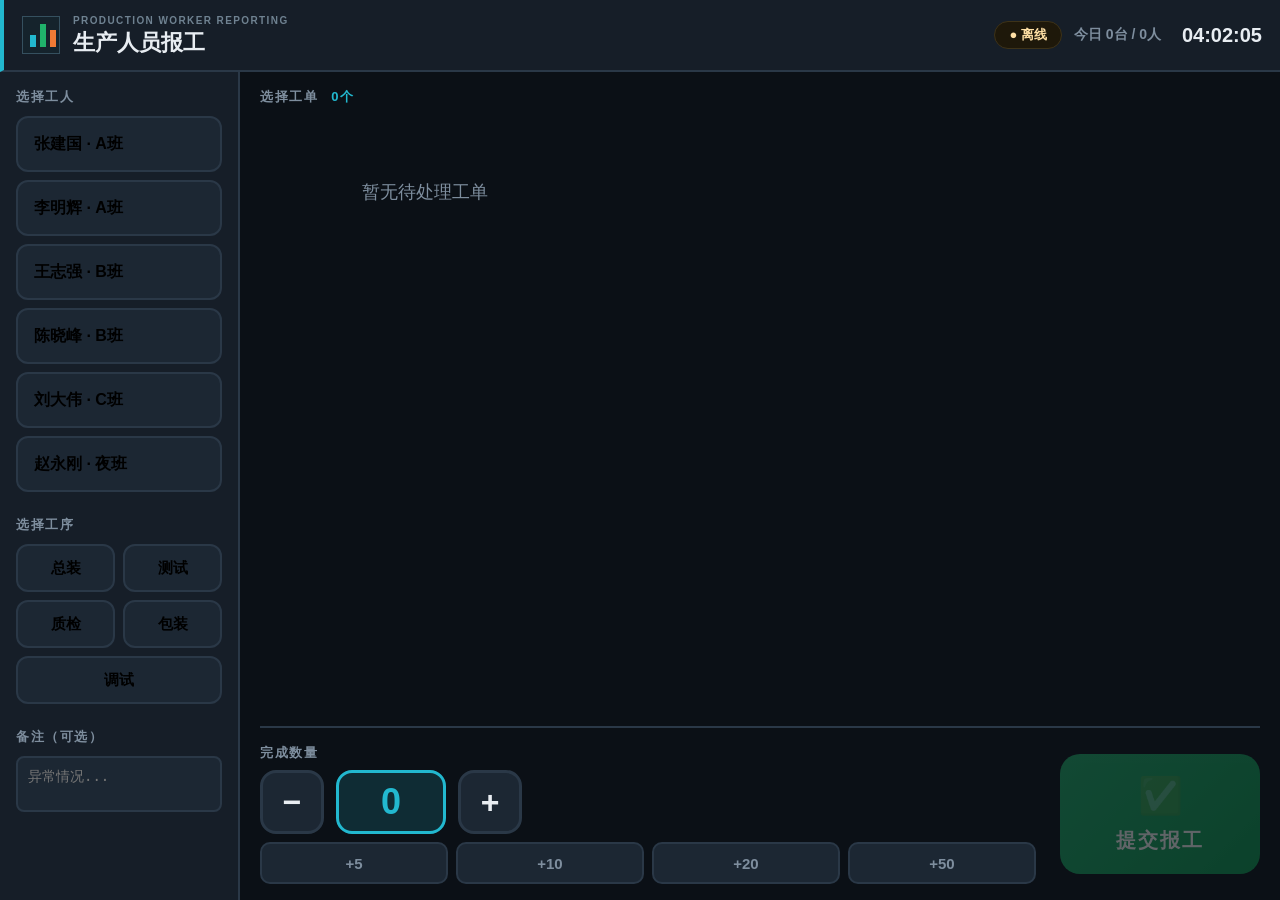
==== worker-report.html @ b5dfbd3c "生产员工报工交互界面 - Odoo订单交付看板 + 触屏报工系统" ====
<!doctype html>
<html lang="zh-CN">
<head>
  <meta charset="UTF-8" />
  <meta name="viewport" content="width=device-width, initial-scale=1, maximum-scale=1, user-scalable=no" />
  <meta name="theme-color" content="#0c1117" />
  <meta name="apple-mobile-web-app-capable" content="yes" />
  <meta name="apple-mobile-web-app-status-bar-style" content="black-translucent" />
  <title>生产人员报工</title>
  <link rel="stylesheet" href="./worker-report.css" />
</head>
<body>

<div class="touch-shell" id="app">
  <!-- 顶部状态栏 -->
  <header class="touch-topbar">
    <div class="top-left brand-block">
      <div class="brand-mark"><span></span><span></span><span></span></div>
      <div>
        <p class="eyebrow">PRODUCTION WORKER REPORTING</p>
        <h1>生产人员报工</h1>
      </div>
    </div>
    <div class="top-center">
      <span class="top-badge" id="apiStatus">● 在线</span>
    </div>
    <div class="top-right">
      <div class="top-stat" id="topStats">今日 0台 / 0人</div>
      <div class="top-clock" id="clock">14:30</div>
    </div>
  </header>

  <!-- 主体区域 -->
  <div class="touch-main">
    <!-- 左侧：工人 & 工序 -->
    <aside class="touch-sidebar">
      <section class="touch-section">
        <div class="section-label">选择工人</div>
        <div class="worker-chips" id="workerChips"></div>
      </section>

      <section class="touch-section">
        <div class="section-label">选择工序</div>
        <div class="operation-chips" id="operationChips">
          <button class="chip op-chip" data-op="assembly">总装</button>
          <button class="chip op-chip" data-op="testing">测试</button>
          <button class="chip op-chip" data-op="qc">质检</button>
          <button class="chip op-chip" data-op="packing">包装</button>
          <button class="chip op-chip" data-op="debug">调试</button>
        </div>
      </section>

      <section class="touch-section">
        <div class="section-label">备注（可选）</div>
        <textarea class="touch-remark" id="remarkInput" placeholder="异常情况..." rows="2"></textarea>
      </section>
    </aside>

    <!-- 中央：工单 + 数量 + 提交 -->
    <div class="touch-center">
      <!-- 工单卡片区 -->
      <section class="touch-section flex-1">
        <div class="section-label">选择工单 <span class="order-count" id="orderCount">0个</span></div>
        <div class="order-cards" id="orderCards"></div>
      </section>

      <!-- 底部操作区 -->
      <div class="touch-action-bar">
        <!-- 数量控制 -->
        <div class="qty-panel" id="qtyPanel">
          <div class="qty-label">完成数量</div>
          <div class="qty-controls">
            <button class="qty-btn big-minus" id="qtyMinus">−</button>
            <div class="qty-display" id="qtyDisplay">0</div>
            <button class="qty-btn big-plus" id="qtyPlus">+</button>
          </div>
          <div class="qty-quick">
            <button class="quick-btn">+5</button>
            <button class="quick-btn">+10</button>
            <button class="quick-btn">+20</button>
            <button class="quick-btn">+50</button>
          </div>
        </div>

        <!-- 提交按钮 -->
        <button class="submit-btn" id="submitBtn" disabled>
          <span class="submit-icon">✅</span>
          <span class="submit-text">提交报工</span>
        </button>
      </div>
    </div>
  </div>

  <!-- 成功弹窗 -->
  <div class="success-overlay" id="successOverlay">
    <div class="success-box">
      <div class="success-icon">✅</div>
      <div class="success-msg" id="successMsg">报工成功！</div>
      <div class="success-sub" id="successSub"></div>
      <button class="success-ok" id="successOk">继续报工</button>
    </div>
  </div>

  <!-- Toast -->
  <div class="touch-toast" id="toast"></div>
</div>

<script src="./worker-report.js"></script>
</body>
</html>
---- worker-report.css ----
/* === 触摸屏版报工样式 === */

:root {
  --bg: #0b1016;
  --surface: #161e28;
  --surface2: #1c2733;
  --border: #2a3847;
  --text: #e8edf2;
  --muted: #7e8e9e;
  --cyan: #22b8cf;
  --green: #20b26b;
  --green-light: #4ade80;
  --blue: #3b82f6;
  --orange: #f07a35;
  --red: #e14d4d;
  --touch-size: 56px;
  --touch-gap: 12px;
  --radius: 12px;
}

* { box-sizing: border-box; margin: 0; padding: 0; }
html, body {
  width: 100%; height: 100%; overflow: hidden;
  background: var(--bg);
  color: var(--text);
  font-family: "Microsoft YaHei", "PingFang SC", "Noto Sans SC", sans-serif;
  -webkit-tap-highlight-color: transparent;
  -webkit-user-select: none;
  user-select: none;
  touch-action: manipulation;
}

/* === 外壳 === */
.touch-shell {
  display: flex; flex-direction: column;
  width: 100vw; height: 100dvh;
  background: var(--bg);
  overflow: hidden;
}

/* === 顶部状态栏 === */
.touch-topbar {
  display: flex; align-items: center;
  min-height: 72px; padding: 10px 18px;
  background: var(--surface);
  border-bottom: 2px solid var(--border);
  border-left: 4px solid var(--cyan);
  flex-shrink: 0;
  gap: 12px;
}
.brand-block { display: flex; align-items: center; gap: 13px; flex: 1; }
.brand-mark {
  display: grid; grid-template-columns: repeat(3, 6px);
  align-items: end; gap: 4px;
  width: 38px; height: 38px; padding: 7px;
  border: 1px solid #35505f; background: #15232c;
  flex-shrink: 0;
}
.brand-mark span { display: block; background: var(--cyan); }
.brand-mark span:nth-child(1) { height: 12px; }
.brand-mark span:nth-child(2) { height: 23px; background: var(--green); }
.brand-mark span:nth-child(3) { height: 17px; background: var(--orange); }
.eyebrow {
  margin: 0 0 4px;
  color: #6f8291;
  font-size: 10px; font-weight: 800;
  letter-spacing: 1.4px;
}
.brand-block h1 {
  margin: 0;
  font-size: 22px; line-height: 1.15; letter-spacing: 0;
}
.top-center { display: flex; align-items: center; }
.top-badge {
  padding: 4px 14px; border-radius: 20px;
  font-size: 13px; font-weight: 700;
  background: #132a21; color: #a5e8c5; border: 1px solid #295540;
}
.top-badge.offline { background: #1e180a; color: #ffe0a5; border-color: #3d3218; }
.top-right { display: flex; align-items: center; gap: 16px; }
.top-stat { font-size: 14px; color: var(--muted); font-weight: 600; }
.top-clock { font-size: 20px; font-weight: 800; font-variant-numeric: tabular-nums; min-width: 85px; text-align: right; }

/* === 主体 === */
.touch-main {
  display: flex; flex: 1; overflow: hidden;
}

/* === 左侧栏 === */
.touch-sidebar {
  width: 240px; padding: 16px; overflow-y: auto;
  background: var(--surface);
  border-right: 2px solid var(--border);
  display: flex; flex-direction: column; gap: 24px;
  flex-shrink: 0;
}

/* === 中央 === */
.touch-center {
  flex: 1; display: flex; flex-direction: column;
  padding: 16px 20px 0; overflow: hidden;
}
.flex-1 { flex: 1; overflow: hidden; display: flex; flex-direction: column; }

/* === Section === */
.touch-section { display: flex; flex-direction: column; gap: 10px; }
.section-label {
  font-size: 13px; font-weight: 800; letter-spacing: 1.5px;
  color: var(--muted); text-transform: uppercase;
}
.order-count { color: var(--cyan); font-size: 13px; margin-left: 8px; }

/* === 工人 Chip === */
.worker-chips { display: flex; flex-direction: column; gap: 8px; }
.chip {
  display: flex; align-items: center;
  height: var(--touch-size); padding: 0 16px;
  border: 2px solid var(--border); border-radius: var(--radius);
  background: var(--surface2); font-size: 16px; font-weight: 700;
  cursor: pointer; transition: all .12s;
}
.chip:active, .chip.active {
  border-color: var(--cyan); background: #0f2c34;
  color: var(--cyan); transform: scale(.97);
}

/* === 工序 Chip === */
.operation-chips { display: flex; flex-wrap: wrap; gap: 8px; }
.op-chip {
  flex: 1 1 calc(50% - 4px); min-width: 80px;
  justify-content: center; height: 48px; font-size: 15px;
  border: 2px solid var(--border);
}
.op-chip:active, .op-chip.active {
  border-color: var(--green); background: #102820;
  color: var(--green-light);
}

/* === 备注 === */
.touch-remark {
  width: 100%; padding: 10px;
  border: 2px solid var(--border); border-radius: 8px;
  background: var(--surface2); color: var(--text);
  font-size: 14px; resize: none; outline: none;
}
.touch-remark:focus { border-color: var(--cyan); }

/* === 工单卡片 === */
.order-cards {
  flex: 1; overflow-y: auto;
  display: grid; grid-template-columns: repeat(auto-fill, minmax(300px, 1fr));
  gap: 10px; padding: 4px 2px;
  align-content: start;
}
.order-card {
  padding: 18px; border: 3px solid var(--border);
  border-radius: var(--radius); background: var(--surface2);
  cursor: pointer; transition: all .12s;
  display: flex; flex-direction: column; gap: 10px;
}
.order-card:active, .order-card.active {
  border-color: var(--cyan); background: #0f2c34;
  transform: scale(.98);
}
.order-card .oc-header {
  display: flex; justify-content: space-between; align-items: center;
}
.order-card .oc-id {
  font-size: 16px; font-weight: 800; letter-spacing: .5px;
}
.order-card .oc-status {
  padding: 3px 10px; border-radius: 12px; font-size: 12px; font-weight: 700;
}
.oc-status.progress { background: #17345c; color: #a5d8ff; }
.oc-status.danger { background: #4b2023; color: #ffa0a0; }
.order-card .oc-customer {
  font-size: 14px; color: var(--muted); font-weight: 600;
}
.order-card .oc-product {
  font-size: 17px; font-weight: 800; color: var(--cyan);
}
.order-card .oc-qty-row {
  display: flex; gap: 16px; font-size: 13px; font-weight: 700;
}
.order-card .oc-qty-row span { color: var(--muted); }
.order-card .oc-qty-row strong { color: var(--green); font-size: 16px; }

.order-cards::-webkit-scrollbar { width: 6px; }
.order-cards::-webkit-scrollbar-thumb { background: var(--border); border-radius: 3px; }

/* === 底部操作区 === */
.touch-action-bar {
  display: flex; align-items: center; gap: 24px;
  padding: 16px 0; border-top: 2px solid var(--border);
  flex-shrink: 0;
}

/* === 数量面板 === */
.qty-panel { display: flex; flex-direction: column; gap: 8px; flex: 1; }
.qty-label { font-size: 13px; font-weight: 800; color: var(--muted); letter-spacing: 1.5px; }
.qty-controls {
  display: flex; align-items: center; gap: 12px;
}
.qty-btn {
  width: 64px; height: 64px; border: 3px solid var(--border);
  border-radius: 16px; background: var(--surface2);
  font-size: 32px; font-weight: 800; color: var(--text);
  cursor: pointer; transition: all .1s;
  display: flex; align-items: center; justify-content: center;
}
.qty-btn:active { border-color: var(--cyan); background: #0f2c34; transform: scale(.94); }
.qty-display {
  width: 110px; height: 64px; border: 3px solid var(--cyan);
  border-radius: 16px; background: #0f2c34;
  font-size: 36px; font-weight: 800; font-variant-numeric: tabular-nums;
  display: flex; align-items: center; justify-content: center;
  color: var(--cyan);
}
.qty-quick { display: flex; gap: 8px; }
.quick-btn {
  flex: 1; height: 42px; border: 2px solid var(--border);
  border-radius: 10px; background: var(--surface2);
  font-size: 15px; font-weight: 700; color: var(--muted);
  cursor: pointer; transition: all .1s;
}
.quick-btn:active { border-color: var(--cyan); color: var(--cyan); background: #0f2c34; }

/* === 提交按钮 === */
.submit-btn {
  width: 200px; height: 120px; border: none;
  border-radius: 20px;
  background: linear-gradient(135deg, var(--green), #0d9e53);
  cursor: pointer; transition: all .15s;
  display: flex; flex-direction: column; align-items: center; justify-content: center; gap: 10px;
  flex-shrink: 0;
}
.submit-btn:active { transform: scale(.95); }
.submit-btn:disabled {
  opacity: .35; cursor: not-allowed; transform: none;
}
.submit-icon { font-size: 36px; }
.submit-text { font-size: 20px; font-weight: 800; color: #fff; letter-spacing: 2px; }
.submit-btn:not(:disabled):active .submit-text { color: #fff; }

/* === 成功弹窗 === */
.success-overlay {
  position: fixed; inset: 0; z-index: 100;
  background: rgba(0,0,0,.7); backdrop-filter: blur(6px);
  display: none; align-items: center; justify-content: center;
}
.success-overlay.show { display: flex; }
.success-box {
  background: var(--surface); border: 3px solid var(--green);
  border-radius: 24px; padding: 48px;
  display: flex; flex-direction: column; align-items: center; gap: 20px;
  animation: popIn .4s cubic-bezier(.175,.885,.32,1.275);
}
@keyframes popIn {
  from { transform: scale(.5); opacity: 0; }
  to { transform: scale(1); opacity: 1; }
}
.success-icon { font-size: 64px; }
.success-msg { font-size: 32px; font-weight: 800; color: var(--green-light); }
.success-sub { font-size: 18px; color: var(--muted); }
.success-ok {
  margin-top: 12px; padding: 16px 48px;
  border: 3px solid var(--green); border-radius: 16px;
  background: #102820; color: var(--green-light);
  font-size: 20px; font-weight: 800; cursor: pointer;
}
.success-ok:active { background: var(--green); color: #fff; }

/* === Toast === */
.touch-toast {
  position: fixed; bottom: 24px; left: 50%; transform: translateX(-50%) translateY(20px);
  z-index: 200; padding: 14px 32px;
  border-radius: 12px; font-size: 16px; font-weight: 700;
  opacity: 0; pointer-events: none; transition: all .25s;
  background: var(--surface2); border: 2px solid var(--border);
  color: var(--text);
}
.touch-toast.show { opacity: 1; transform: translateX(-50%) translateY(0); }
.touch-toast.error { border-color: var(--red); color: #ffa0a0; background: #2c1517; }
.touch-toast.success { border-color: var(--green); color: var(--green-light); background: #102820; }

/* === 平板适配 === */
@media (max-width: 1024px) {
  .touch-sidebar { width: 200px; padding: 12px; }
  .order-cards { grid-template-columns: repeat(auto-fill, minmax(260px, 1fr)); }
  .submit-btn { width: 160px; height: 100px; }
  .qty-btn { width: 56px; height: 56px; }
  .qty-display { width: 90px; height: 56px; font-size: 28px; }
}

@media (max-width: 768px) {
  .touch-main { flex-direction: column; }
  .touch-sidebar {
    width: 100%; flex-direction: row; flex-wrap: wrap; gap: 12px;
    padding: 12px; border-right: none; border-bottom: 2px solid var(--border);
    overflow-y: visible; flex-shrink: 0;
  }
  .worker-chips { flex-direction: row; flex-wrap: wrap; }
  .chip { height: 44px; font-size: 14px; padding: 0 12px; }
  .touch-center { padding: 10px 12px; }
  .order-cards { grid-template-columns: 1fr; }
  .touch-action-bar { flex-direction: column; gap: 12px; }
  .submit-btn { width: 100%; height: 64px; flex-direction: row; gap: 12px; }
  .submit-icon { font-size: 28px; }
  .submit-text { font-size: 18px; }
  .qty-btn { width: 48px; height: 48px; font-size: 24px; }
  .qty-display { width: 80px; height: 48px; font-size: 24px; }
}

/* 适配触摸屏长按不显示菜单 */
* {
  -webkit-touch-callout: none;
  -webkit-user-select: none;
  user-select: none;
}
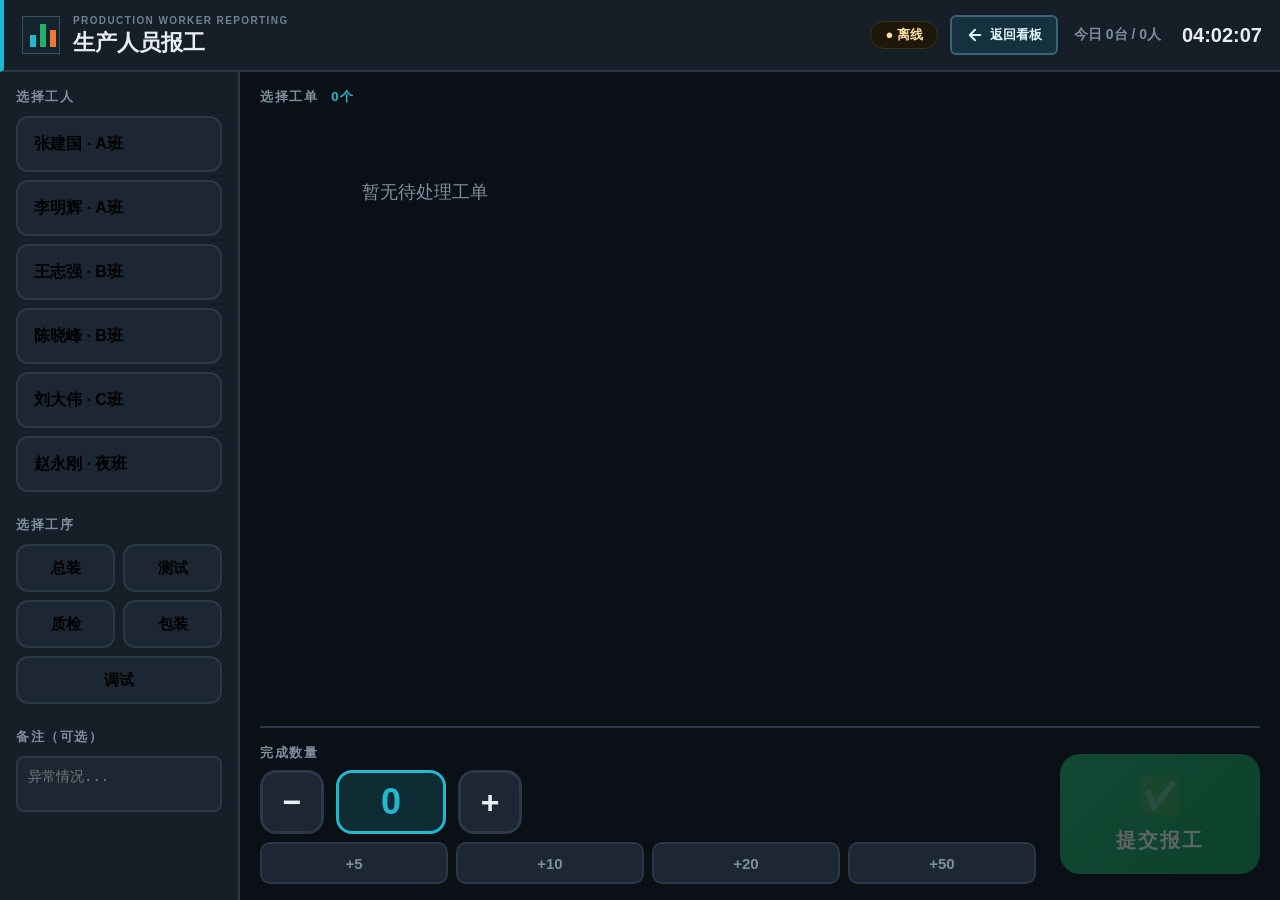
==== commit 86782349: "worker-report: 添加返回看板按钮" ====
--- a/worker-report.html
+++ b/worker-report.html
@@ -25,6 +25,10 @@
       <span class="top-badge" id="apiStatus">● 在线</span>
     </div>
     <div class="top-right">
+      <a class="top-back-btn" href="./index.html" title="返回订单看板">
+        <svg viewBox="0 0 24 24" width="18" height="18" fill="none" stroke="currentColor" stroke-width="2.5" stroke-linecap="round" stroke-linejoin="round"><path d="M19 12H5M12 19l-7-7 7-7"/></svg>
+        <span>返回看板</span>
+      </a>
       <div class="top-stat" id="topStats">今日 0台 / 0人</div>
       <div class="top-clock" id="clock">14:30</div>
     </div>
--- a/worker-report.css
+++ b/worker-report.css
@@ -80,6 +80,23 @@
 .top-right { display: flex; align-items: center; gap: 16px; }
 .top-stat { font-size: 14px; color: var(--muted); font-weight: 600; }
 .top-clock { font-size: 20px; font-weight: 800; font-variant-numeric: tabular-nums; min-width: 85px; text-align: right; }
+.top-back-btn {
+  display: flex;
+  align-items: center;
+  gap: 6px;
+  height: 40px;
+  padding: 0 14px;
+  border: 2px solid #3e6276;
+  border-radius: 6px;
+  color: #dff8ff;
+  background: #16313e;
+  font-size: 13px;
+  font-weight: 800;
+  text-decoration: none;
+  transition: background .15s, border-color .15s;
+}
+.top-back-btn:hover { border-color: #6d9bb3; background: #1c3d4c; }
+.top-back-btn:active { background: #0e242e; }
 
 /* === 主体 === */
 .touch-main {
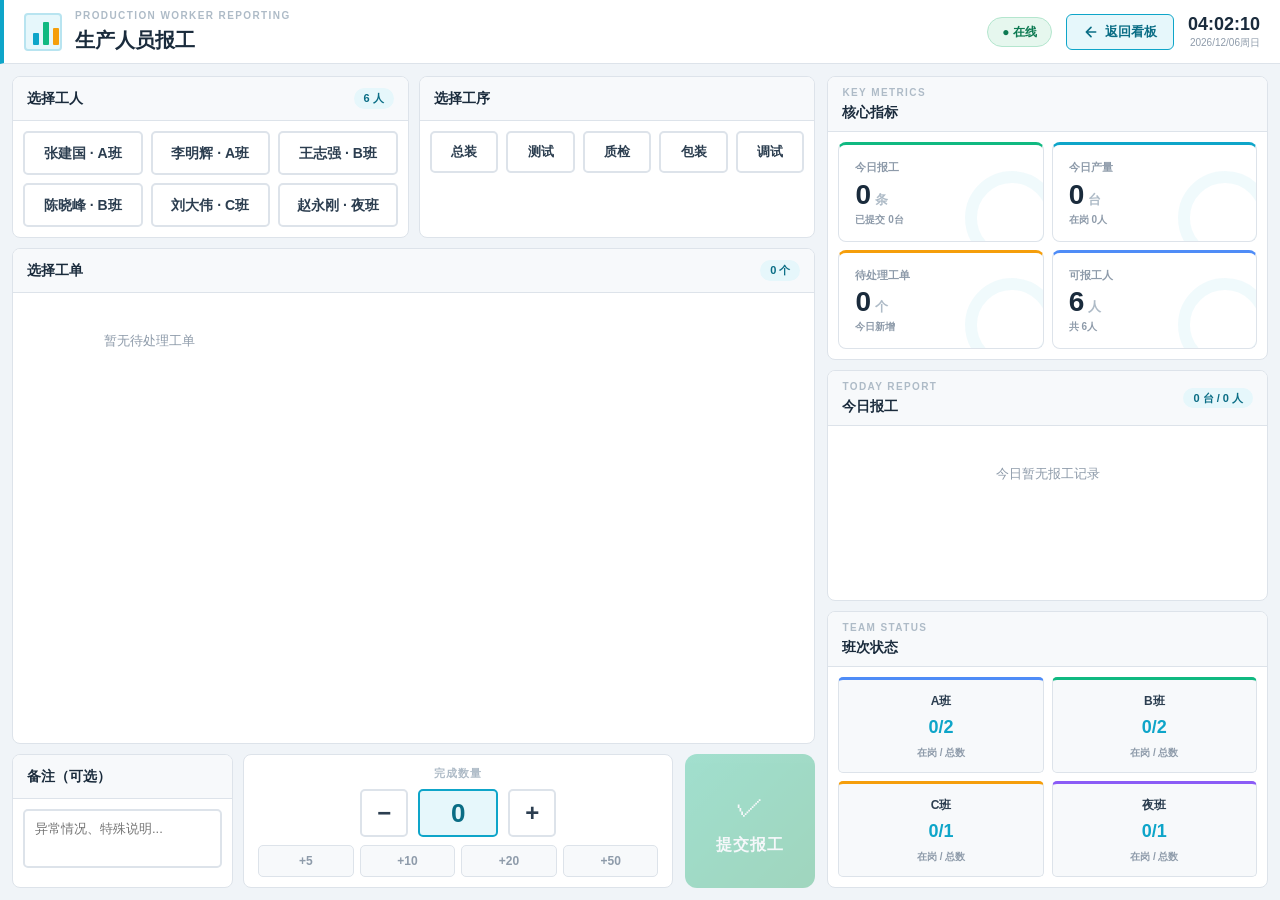
==== commit 2f929c4c: "feat: 报工页面大改版 — 浅色扁平左右分栏布局 + KPI面板 + 班次状态 + 今日概览" ====
--- a/worker-report.html
+++ b/worker-report.html
@@ -2,112 +2,176 @@
 <html lang="zh-CN">
 <head>
   <meta charset="UTF-8" />
-  <meta name="viewport" content="width=device-width, initial-scale=1, maximum-scale=1, user-scalable=no" />
-  <meta name="theme-color" content="#0c1117" />
-  <meta name="apple-mobile-web-app-capable" content="yes" />
-  <meta name="apple-mobile-web-app-status-bar-style" content="black-translucent" />
+  <meta name="viewport" content="width=device-width, initial-scale=1.0" />
+  <meta name="theme-color" content="#f0f4f8" />
   <title>生产人员报工</title>
   <link rel="stylesheet" href="./worker-report.css" />
 </head>
 <body>
 
-<div class="touch-shell" id="app">
-  <!-- 顶部状态栏 -->
-  <header class="touch-topbar">
-    <div class="top-left brand-block">
+<div class="shell">
+
+  <!-- 顶部栏 -->
+  <header class="topbar">
+    <div class="topbar-brand">
       <div class="brand-mark"><span></span><span></span><span></span></div>
       <div>
         <p class="eyebrow">PRODUCTION WORKER REPORTING</p>
         <h1>生产人员报工</h1>
       </div>
     </div>
-    <div class="top-center">
-      <span class="top-badge" id="apiStatus">● 在线</span>
-    </div>
-    <div class="top-right">
-      <a class="top-back-btn" href="./index.html" title="返回订单看板">
-        <svg viewBox="0 0 24 24" width="18" height="18" fill="none" stroke="currentColor" stroke-width="2.5" stroke-linecap="round" stroke-linejoin="round"><path d="M19 12H5M12 19l-7-7 7-7"/></svg>
+    <div class="topbar-right">
+      <span class="status-badge" id="apiStatus">● 在线</span>
+      <a class="btn-pill btn-primary" href="./index.html" title="返回订单看板">
+        <svg viewBox="0 0 24 24" width="16" height="16" fill="none" stroke="currentColor" stroke-width="2.5" stroke-linecap="round" stroke-linejoin="round"><path d="M19 12H5M12 19l-7-7 7-7"/></svg>
         <span>返回看板</span>
       </a>
-      <div class="top-stat" id="topStats">今日 0台 / 0人</div>
-      <div class="top-clock" id="clock">14:30</div>
+      <div class="topbar-clock">
+        <strong id="clock">--:--:--</strong>
+        <span id="dateLabel">----年--月--日</span>
+      </div>
     </div>
   </header>
 
-  <!-- 主体区域 -->
-  <div class="touch-main">
-    <!-- 左侧：工人 & 工序 -->
-    <aside class="touch-sidebar">
-      <section class="touch-section">
-        <div class="section-label">选择工人</div>
-        <div class="worker-chips" id="workerChips"></div>
-      </section>
+  <!-- 主体：左右分栏 -->
+  <div class="main-grid">
 
-      <section class="touch-section">
-        <div class="section-label">选择工序</div>
-        <div class="operation-chips" id="operationChips">
-          <button class="chip op-chip" data-op="assembly">总装</button>
-          <button class="chip op-chip" data-op="testing">测试</button>
-          <button class="chip op-chip" data-op="qc">质检</button>
-          <button class="chip op-chip" data-op="packing">包装</button>
-          <button class="chip op-chip" data-op="debug">调试</button>
-        </div>
-      </section>
+    <!-- ========== 左侧：报工操作 ========== -->
+    <section class="left-panel">
 
-      <section class="touch-section">
-        <div class="section-label">备注（可选）</div>
-        <textarea class="touch-remark" id="remarkInput" placeholder="异常情况..." rows="2"></textarea>
-      </section>
-    </aside>
-
-    <!-- 中央：工单 + 数量 + 提交 -->
-    <div class="touch-center">
-      <!-- 工单卡片区 -->
-      <section class="touch-section flex-1">
-        <div class="section-label">选择工单 <span class="order-count" id="orderCount">0个</span></div>
-        <div class="order-cards" id="orderCards"></div>
-      </section>
-
-      <!-- 底部操作区 -->
-      <div class="touch-action-bar">
-        <!-- 数量控制 -->
-        <div class="qty-panel" id="qtyPanel">
-          <div class="qty-label">完成数量</div>
-          <div class="qty-controls">
-            <button class="qty-btn big-minus" id="qtyMinus">−</button>
-            <div class="qty-display" id="qtyDisplay">0</div>
-            <button class="qty-btn big-plus" id="qtyPlus">+</button>
+      <!-- 上：工人 + 工序 -->
+      <div class="left-top">
+        <div class="card">
+          <div class="card-header">
+            <h2>选择工人</h2>
+            <span class="badge-count" id="workerCount">0 人</span>
           </div>
-          <div class="qty-quick">
-            <button class="quick-btn">+5</button>
-            <button class="quick-btn">+10</button>
-            <button class="quick-btn">+20</button>
-            <button class="quick-btn">+50</button>
+          <div class="card-body">
+            <div class="chip-row" id="workerChips"></div>
           </div>
         </div>
 
-        <!-- 提交按钮 -->
-        <button class="submit-btn" id="submitBtn" disabled>
-          <span class="submit-icon">✅</span>
-          <span class="submit-text">提交报工</span>
-        </button>
+        <div class="card">
+          <div class="card-header">
+            <h2>选择工序</h2>
+          </div>
+          <div class="card-body">
+            <div class="op-row" id="operationChips">
+              <button class="chip op-chip" data-op="assembly">总装</button>
+              <button class="chip op-chip" data-op="testing">测试</button>
+              <button class="chip op-chip" data-op="qc">质检</button>
+              <button class="chip op-chip" data-op="packing">包装</button>
+              <button class="chip op-chip" data-op="debug">调试</button>
+            </div>
+          </div>
+        </div>
       </div>
-    </div>
+
+      <!-- 中：工单卡片 -->
+      <div class="card flex-1">
+        <div class="card-header">
+          <h2>选择工单</h2>
+          <span class="badge-count" id="orderCount">0 个</span>
+        </div>
+        <div class="card-body scrollable">
+          <div class="order-grid" id="orderCards"></div>
+        </div>
+      </div>
+
+      <!-- 下：备注 + 数量 + 提交 -->
+      <div class="left-bottom">
+        <div class="card">
+          <div class="card-header">
+            <h2>备注（可选）</h2>
+          </div>
+          <div class="card-body">
+            <textarea class="input-remark" id="remarkInput" placeholder="异常情况、特殊说明..." rows="2"></textarea>
+          </div>
+        </div>
+
+        <div class="qty-submit-row">
+          <div class="qty-card">
+            <span class="qty-label">完成数量</span>
+            <div class="qty-controls">
+              <button class="qty-btn" id="qtyMinus">−</button>
+              <div class="qty-display" id="qtyDisplay">0</div>
+              <button class="qty-btn" id="qtyPlus">+</button>
+            </div>
+            <div class="qty-quick">
+              <button class="quick-btn">+5</button>
+              <button class="quick-btn">+10</button>
+              <button class="quick-btn">+20</button>
+              <button class="quick-btn">+50</button>
+            </div>
+          </div>
+
+          <button class="submit-btn" id="submitBtn" disabled>
+            <span class="submit-icon">&#10003;</span>
+            <span class="submit-text">提交报工</span>
+          </button>
+        </div>
+      </div>
+    </section>
+
+    <!-- ========== 右侧：数据概览 ========== -->
+    <aside class="right-panel">
+
+      <!-- 上：KPI 指标 -->
+      <div class="card">
+        <div class="card-header">
+          <div>
+            <p class="section-kicker">KEY METRICS</p>
+            <h2>核心指标</h2>
+          </div>
+        </div>
+        <div class="card-body">
+          <div class="kpi-grid" id="kpiGrid"></div>
+        </div>
+      </div>
+
+      <!-- 中：今日报工统计 -->
+      <div class="card flex-1">
+        <div class="card-header">
+          <div>
+            <p class="section-kicker">TODAY REPORT</p>
+            <h2>今日报工</h2>
+          </div>
+          <span class="badge-count" id="todayStat">0 台 / 0 人</span>
+        </div>
+        <div class="card-body scrollable">
+          <div id="reportOverview"></div>
+        </div>
+      </div>
+
+      <!-- 下：在岗工人 + 工序分布 -->
+      <div class="card">
+        <div class="card-header">
+          <div>
+            <p class="section-kicker">TEAM STATUS</p>
+            <h2>班次状态</h2>
+          </div>
+        </div>
+        <div class="card-body">
+          <div class="team-grid" id="teamGrid"></div>
+        </div>
+      </div>
+
+    </aside>
   </div>
+</div>
 
-  <!-- 成功弹窗 -->
-  <div class="success-overlay" id="successOverlay">
-    <div class="success-box">
-      <div class="success-icon">✅</div>
-      <div class="success-msg" id="successMsg">报工成功！</div>
-      <div class="success-sub" id="successSub"></div>
-      <button class="success-ok" id="successOk">继续报工</button>
-    </div>
+<!-- 成功弹窗 -->
+<div class="overlay" id="successOverlay">
+  <div class="dialog-box">
+    <div class="dialog-icon">&#10003;</div>
+    <div class="dialog-msg" id="successMsg">报工成功！</div>
+    <div class="dialog-sub" id="successSub"></div>
+    <button class="dialog-ok" id="successOk">继续报工</button>
   </div>
+</div>
 
-  <!-- Toast -->
-  <div class="touch-toast" id="toast"></div>
-</div>
+<!-- Toast -->
+<div class="toast" id="toast"></div>
 
 <script src="./worker-report.js"></script>
 </body>
--- a/worker-report.css
+++ b/worker-report.css
@@ -1,336 +1,639 @@
-/* === 触摸屏版报工样式 === */
+/* === 生产人员报工 · 浅色扁平 · 左右分栏上下分布 === */
 
 :root {
-  --bg: #0b1016;
-  --surface: #161e28;
-  --surface2: #1c2733;
-  --border: #2a3847;
-  --text: #e8edf2;
-  --muted: #7e8e9e;
-  --cyan: #22b8cf;
-  --green: #20b26b;
-  --green-light: #4ade80;
-  --blue: #3b82f6;
-  --orange: #f07a35;
-  --red: #e14d4d;
-  --touch-size: 56px;
-  --touch-gap: 12px;
-  --radius: 12px;
+  --bg: #f0f4f8;
+  --surface: #ffffff;
+  --surface2: #f7f9fb;
+  --border: #dde3ea;
+  --border-strong: #c8d2db;
+  --text: #2c3e50;
+  --text-heading: #1a2b3c;
+  --muted: #8e9baa;
+  --muted-light: #aebbc7;
+  --cyan: #0ea5c9;
+  --green: #10b981;
+  --blue: #4f8cf7;
+  --orange: #f59e0b;
+  --red: #ef4444;
+  --purple: #8b5cf6;
+
+  --accent-bg: #e6f7fb;
+  --accent-border: #b8e4f0;
+  --green-bg: #e6f7ee;
+  --green-border: #b4e6ce;
+  --red-bg: #fde8e8;
+  --red-border: #f8c4c4;
+  --orange-bg: #fef6e4;
+  --orange-border: #fae0a4;
+  --blue-bg: #eef4ff;
+  --blue-border: #c4d8fc;
+
+  --radius: 8px;
+  --radius-sm: 5px;
 }
 
 * { box-sizing: border-box; margin: 0; padding: 0; }
+button, input, textarea { font: inherit; color: inherit; }
+button { cursor: pointer; border: none; background: none; }
+
 html, body {
-  width: 100%; height: 100%; overflow: hidden;
+  width: 100%; height: 100%;
   background: var(--bg);
   color: var(--text);
-  font-family: "Microsoft YaHei", "PingFang SC", "Noto Sans SC", sans-serif;
+  font-family: "Microsoft YaHei", "PingFang SC", "Segoe UI", sans-serif;
+  font-size: 14px;
+  line-height: 1.5;
   -webkit-tap-highlight-color: transparent;
   -webkit-user-select: none;
   user-select: none;
-  touch-action: manipulation;
-}
-
-/* === 外壳 === */
-.touch-shell {
-  display: flex; flex-direction: column;
-  width: 100vw; height: 100dvh;
+  overflow: hidden;
+}
+
+/* ===================== 外壳 ===================== */
+.shell {
+  display: flex;
+  flex-direction: column;
+  width: 100vw;
+  height: 100dvh;
   background: var(--bg);
   overflow: hidden;
 }
 
-/* === 顶部状态栏 === */
-.touch-topbar {
-  display: flex; align-items: center;
-  min-height: 72px; padding: 10px 18px;
-  background: var(--surface);
-  border-bottom: 2px solid var(--border);
+/* ===================== 顶部栏 ===================== */
+.topbar {
+  display: flex;
+  align-items: center;
+  min-height: 62px;
+  padding: 8px 20px;
+  background: var(--surface);
+  border-bottom: 1px solid var(--border);
   border-left: 4px solid var(--cyan);
   flex-shrink: 0;
-  gap: 12px;
-}
-.brand-block { display: flex; align-items: center; gap: 13px; flex: 1; }
+  gap: 20px;
+}
+.topbar-brand { display: flex; align-items: center; gap: 13px; flex: 1; }
 .brand-mark {
   display: grid; grid-template-columns: repeat(3, 6px);
   align-items: end; gap: 4px;
   width: 38px; height: 38px; padding: 7px;
-  border: 1px solid #35505f; background: #15232c;
+  border: 2px solid var(--accent-border);
+  border-radius: 4px;
+  background: var(--accent-bg);
   flex-shrink: 0;
 }
-.brand-mark span { display: block; background: var(--cyan); }
+.brand-mark span { display: block; background: var(--cyan); border-radius: 1px; }
 .brand-mark span:nth-child(1) { height: 12px; }
 .brand-mark span:nth-child(2) { height: 23px; background: var(--green); }
 .brand-mark span:nth-child(3) { height: 17px; background: var(--orange); }
-.eyebrow {
-  margin: 0 0 4px;
-  color: #6f8291;
-  font-size: 10px; font-weight: 800;
+.eyebrow, .section-kicker {
+  margin: 0 0 2px;
+  color: var(--muted-light);
+  font-size: 10px;
+  font-weight: 800;
   letter-spacing: 1.4px;
 }
-.brand-block h1 {
+.topbar h1 {
   margin: 0;
-  font-size: 22px; line-height: 1.15; letter-spacing: 0;
-}
-.top-center { display: flex; align-items: center; }
-.top-badge {
-  padding: 4px 14px; border-radius: 20px;
-  font-size: 13px; font-weight: 700;
-  background: #132a21; color: #a5e8c5; border: 1px solid #295540;
-}
-.top-badge.offline { background: #1e180a; color: #ffe0a5; border-color: #3d3218; }
-.top-right { display: flex; align-items: center; gap: 16px; }
-.top-stat { font-size: 14px; color: var(--muted); font-weight: 600; }
-.top-clock { font-size: 20px; font-weight: 800; font-variant-numeric: tabular-nums; min-width: 85px; text-align: right; }
-.top-back-btn {
-  display: flex;
+  font-size: 20px;
+  font-weight: 900;
+  color: var(--text-heading);
+}
+.topbar-right { display: flex; align-items: center; gap: 14px; }
+.status-badge {
+  padding: 5px 14px;
+  border-radius: 20px;
+  font-size: 12px;
+  font-weight: 700;
+  background: var(--green-bg);
+  color: #0d7a52;
+  border: 1px solid var(--green-border);
+}
+.status-badge.offline {
+  background: var(--orange-bg);
+  color: #b06d0c;
+  border-color: var(--orange-border);
+}
+.btn-pill {
+  display: inline-flex;
   align-items: center;
   gap: 6px;
-  height: 40px;
-  padding: 0 14px;
-  border: 2px solid #3e6276;
+  height: 36px;
+  padding: 0 16px;
+  border: 1px solid var(--border-strong);
   border-radius: 6px;
-  color: #dff8ff;
-  background: #16313e;
+  background: var(--surface);
+  color: var(--text);
   font-size: 13px;
-  font-weight: 800;
+  font-weight: 700;
   text-decoration: none;
-  transition: background .15s, border-color .15s;
-}
-.top-back-btn:hover { border-color: #6d9bb3; background: #1c3d4c; }
-.top-back-btn:active { background: #0e242e; }
-
-/* === 主体 === */
-.touch-main {
-  display: flex; flex: 1; overflow: hidden;
-}
-
-/* === 左侧栏 === */
-.touch-sidebar {
-  width: 240px; padding: 16px; overflow-y: auto;
-  background: var(--surface);
-  border-right: 2px solid var(--border);
-  display: flex; flex-direction: column; gap: 24px;
+  transition: all .15s;
+}
+.btn-pill:hover { border-color: var(--blue); color: var(--blue); background: var(--blue-bg); }
+.btn-pill.btn-primary {
+  border-color: var(--cyan);
+  background: var(--accent-bg);
+  color: #0a6d85;
+}
+.btn-pill.btn-primary:hover { background: var(--cyan); color: #fff; border-color: var(--cyan); }
+.topbar-clock {
+  display: flex;
+  flex-direction: column;
+  align-items: flex-end;
+  line-height: 1.1;
+}
+.topbar-clock strong {
+  font-size: 18px;
+  font-weight: 800;
+  font-variant-numeric: tabular-nums;
+  color: var(--text-heading);
+}
+.topbar-clock span { margin-top: 2px; color: var(--muted); font-size: 10px; }
+
+/* ===================== 主体：左右分栏 ===================== */
+.main-grid {
+  display: grid;
+  grid-template-columns: minmax(0, 1.55fr) minmax(380px, 0.85fr);
+  gap: 12px;
+  padding: 12px;
+  flex: 1;
+  overflow: hidden;
+  min-height: 0;
+}
+
+/* ===================== 通用卡片 ===================== */
+.card {
+  display: flex;
+  flex-direction: column;
+  border: 1px solid var(--border);
+  border-radius: var(--radius);
+  background: var(--surface);
+  overflow: hidden;
+  min-height: 0;
+}
+.card-header {
+  display: flex;
+  justify-content: space-between;
+  align-items: center;
+  min-height: 44px;
+  padding: 8px 14px;
+  border-bottom: 1px solid var(--border);
+  background: var(--surface2);
   flex-shrink: 0;
 }
-
-/* === 中央 === */
-.touch-center {
-  flex: 1; display: flex; flex-direction: column;
-  padding: 16px 20px 0; overflow: hidden;
-}
-.flex-1 { flex: 1; overflow: hidden; display: flex; flex-direction: column; }
-
-/* === Section === */
-.touch-section { display: flex; flex-direction: column; gap: 10px; }
-.section-label {
-  font-size: 13px; font-weight: 800; letter-spacing: 1.5px;
-  color: var(--muted); text-transform: uppercase;
-}
-.order-count { color: var(--cyan); font-size: 13px; margin-left: 8px; }
-
-/* === 工人 Chip === */
+.card-header h2 {
+  font-size: 14px;
+  font-weight: 800;
+  color: var(--text-heading);
+}
+.card-body { padding: 10px; }
+.card-body.scrollable {
+  flex: 1;
+  overflow-y: auto;
+  padding: 8px;
+}
+.badge-count {
+  padding: 2px 10px;
+  border-radius: 20px;
+  background: var(--accent-bg);
+  color: #0a6d85;
+  font-size: 11px;
+  font-weight: 700;
+}
+.flex-1 { flex: 1; min-height: 0; }
+
+/* ===================== 左侧 ===================== */
+.left-panel {
+  display: flex;
+  flex-direction: column;
+  gap: 10px;
+  min-height: 0;
+}
+.left-top {
+  display: grid;
+  grid-template-columns: 1fr 1fr;
+  gap: 10px;
+}
+.left-bottom {
+  display: flex;
+  gap: 10px;
+}
+
+/* ===================== 右侧 ===================== */
+.right-panel {
+  display: flex;
+  flex-direction: column;
+  gap: 10px;
+  min-height: 0;
+}
+
+/* ===================== Chip ===================== */
+.chip-row {
+  display: flex;
+  flex-wrap: wrap;
+  gap: 8px;
+}
+.chip {
+  display: flex;
+  align-items: center;
+  justify-content: center;
+  padding: 0 16px;
+  height: 44px;
+  border: 2px solid var(--border);
+  border-radius: var(--radius-sm);
+  background: var(--surface);
+  font-size: 14px;
+  font-weight: 700;
+  color: var(--text);
+  cursor: pointer;
+  transition: all .12s;
+}
+.chip:hover { border-color: var(--border-strong); background: var(--surface2); }
+.chip.active {
+  border-color: var(--cyan);
+  background: var(--accent-bg);
+  color: #0a6d85;
+  transform: scale(0.97);
+}
 .worker-chips { display: flex; flex-direction: column; gap: 8px; }
-.chip {
-  display: flex; align-items: center;
-  height: var(--touch-size); padding: 0 16px;
-  border: 2px solid var(--border); border-radius: var(--radius);
-  background: var(--surface2); font-size: 16px; font-weight: 700;
-  cursor: pointer; transition: all .12s;
-}
-.chip:active, .chip.active {
-  border-color: var(--cyan); background: #0f2c34;
-  color: var(--cyan); transform: scale(.97);
-}
-
-/* === 工序 Chip === */
-.operation-chips { display: flex; flex-wrap: wrap; gap: 8px; }
-.op-chip {
-  flex: 1 1 calc(50% - 4px); min-width: 80px;
-  justify-content: center; height: 48px; font-size: 15px;
+.chip-row .chip.worker-chip {
+  flex: 1 1 calc(33% - 8px);
+  min-width: 90px;
+}
+
+.op-row {
+  display: grid;
+  grid-template-columns: repeat(5, minmax(0, 1fr));
+  gap: 8px;
+}
+.op-row .op-chip {
+  width: 100%;
+  height: 42px;
+  font-size: 13px;
+}
+.op-chip.active {
+  border-color: var(--green);
+  background: var(--green-bg);
+  color: #0d7a52;
+}
+
+/* ===================== 工单卡片 ===================== */
+.order-grid {
+  display: grid;
+  grid-template-columns: repeat(auto-fill, minmax(240px, 1fr));
+  gap: 8px;
+  align-content: start;
+}
+.order-card {
+  padding: 14px;
   border: 2px solid var(--border);
-}
-.op-chip:active, .op-chip.active {
-  border-color: var(--green); background: #102820;
-  color: var(--green-light);
-}
-
-/* === 备注 === */
-.touch-remark {
-  width: 100%; padding: 10px;
-  border: 2px solid var(--border); border-radius: 8px;
-  background: var(--surface2); color: var(--text);
-  font-size: 14px; resize: none; outline: none;
-}
-.touch-remark:focus { border-color: var(--cyan); }
-
-/* === 工单卡片 === */
-.order-cards {
-  flex: 1; overflow-y: auto;
-  display: grid; grid-template-columns: repeat(auto-fill, minmax(300px, 1fr));
-  gap: 10px; padding: 4px 2px;
-  align-content: start;
-}
-.order-card {
-  padding: 18px; border: 3px solid var(--border);
-  border-radius: var(--radius); background: var(--surface2);
-  cursor: pointer; transition: all .12s;
-  display: flex; flex-direction: column; gap: 10px;
-}
-.order-card:active, .order-card.active {
-  border-color: var(--cyan); background: #0f2c34;
-  transform: scale(.98);
-}
-.order-card .oc-header {
-  display: flex; justify-content: space-between; align-items: center;
-}
-.order-card .oc-id {
-  font-size: 16px; font-weight: 800; letter-spacing: .5px;
-}
-.order-card .oc-status {
-  padding: 3px 10px; border-radius: 12px; font-size: 12px; font-weight: 700;
-}
-.oc-status.progress { background: #17345c; color: #a5d8ff; }
-.oc-status.danger { background: #4b2023; color: #ffa0a0; }
-.order-card .oc-customer {
-  font-size: 14px; color: var(--muted); font-weight: 600;
-}
-.order-card .oc-product {
-  font-size: 17px; font-weight: 800; color: var(--cyan);
-}
-.order-card .oc-qty-row {
-  display: flex; gap: 16px; font-size: 13px; font-weight: 700;
-}
-.order-card .oc-qty-row span { color: var(--muted); }
-.order-card .oc-qty-row strong { color: var(--green); font-size: 16px; }
-
-.order-cards::-webkit-scrollbar { width: 6px; }
-.order-cards::-webkit-scrollbar-thumb { background: var(--border); border-radius: 3px; }
-
-/* === 底部操作区 === */
-.touch-action-bar {
-  display: flex; align-items: center; gap: 24px;
-  padding: 16px 0; border-top: 2px solid var(--border);
+  border-radius: var(--radius-sm);
+  background: var(--surface);
+  cursor: pointer;
+  transition: all .12s;
+  display: flex;
+  flex-direction: column;
+  gap: 8px;
+}
+.order-card:hover { border-color: var(--border-strong); }
+.order-card.active {
+  border-color: var(--cyan);
+  background: var(--accent-bg);
+  transform: scale(0.98);
+}
+.oc-header { display: flex; justify-content: space-between; align-items: center; }
+.oc-id { font-size: 15px; font-weight: 800; color: var(--text-heading); }
+.oc-status {
+  padding: 2px 10px;
+  border-radius: 12px;
+  font-size: 11px;
+  font-weight: 700;
+}
+.oc-status.progress { background: var(--blue-bg); color: #3b6fd4; border: 1px solid var(--blue-border); }
+.oc-status.danger  { background: var(--red-bg); color: #c53030; border: 1px solid var(--red-border); }
+.oc-customer { font-size: 12px; color: #1a2b3c; font-weight: 700; }
+.oc-product { font-size: 15px; font-weight: 800; color: var(--cyan); }
+.oc-qty-row {
+  display: flex;
+  gap: 12px;
+  font-size: 12px;
+  font-weight: 700;
+}
+.oc-qty-row span { color: var(--muted); }
+.oc-qty-row strong { color: var(--green); font-size: 15px; }
+
+/* ===================== 备注 ===================== */
+.input-remark {
+  width: 100%;
+  padding: 8px 10px;
+  border: 2px solid var(--border);
+  border-radius: var(--radius-sm);
+  background: var(--surface);
+  color: var(--text);
+  font-size: 13px;
+  resize: none;
+  outline: none;
+}
+.input-remark:focus { border-color: var(--cyan); }
+
+/* ===================== 数量 + 提交行 ===================== */
+.qty-submit-row {
+  display: flex;
+  align-items: stretch;
+  gap: 12px;
+  flex: 1;
+}
+.qty-card {
+  flex: 1;
+  display: flex;
+  flex-direction: column;
+  align-items: center;
+  gap: 8px;
+  padding: 10px 14px;
+  border: 1px solid var(--border);
+  border-radius: var(--radius);
+  background: var(--surface);
+}
+.qty-label {
+  font-size: 11px;
+  font-weight: 800;
+  color: var(--muted-light);
+  letter-spacing: 1px;
+}
+.qty-controls { display: flex; align-items: center; gap: 10px; }
+.qty-btn {
+  width: 48px; height: 48px;
+  border: 2px solid var(--border);
+  border-radius: var(--radius-sm);
+  background: var(--surface);
+  font-size: 24px;
+  font-weight: 800;
+  color: var(--text);
+  display: flex; align-items: center; justify-content: center;
+  transition: all .1s;
+}
+.qty-btn:hover { border-color: var(--cyan); color: var(--cyan); }
+.qty-btn:active { transform: scale(0.94); background: var(--accent-bg); }
+.qty-display {
+  width: 80px; height: 48px;
+  border: 2px solid var(--cyan);
+  border-radius: var(--radius-sm);
+  background: var(--accent-bg);
+  font-size: 26px;
+  font-weight: 800;
+  font-variant-numeric: tabular-nums;
+  display: flex; align-items: center; justify-content: center;
+  color: #0a6d85;
+}
+.qty-quick { display: flex; gap: 6px; width: 100%; }
+.quick-btn {
+  flex: 1; height: 32px;
+  border: 1px solid var(--border);
+  border-radius: var(--radius-sm);
+  background: var(--surface2);
+  font-size: 12px;
+  font-weight: 700;
+  color: var(--muted);
+  transition: all .1s;
+}
+.quick-btn:hover { border-color: var(--cyan); color: var(--cyan); background: var(--accent-bg); }
+
+/* ===================== 提交按钮 ===================== */
+.submit-btn {
+  width: 130px;
+  border: none;
+  border-radius: 12px;
+  background: linear-gradient(135deg, var(--green), #0d9e53);
+  cursor: pointer;
+  transition: all .15s;
+  display: flex;
+  flex-direction: column;
+  align-items: center;
+  justify-content: center;
+  gap: 6px;
   flex-shrink: 0;
-}
-
-/* === 数量面板 === */
-.qty-panel { display: flex; flex-direction: column; gap: 8px; flex: 1; }
-.qty-label { font-size: 13px; font-weight: 800; color: var(--muted); letter-spacing: 1.5px; }
-.qty-controls {
-  display: flex; align-items: center; gap: 12px;
-}
-.qty-btn {
-  width: 64px; height: 64px; border: 3px solid var(--border);
-  border-radius: 16px; background: var(--surface2);
-  font-size: 32px; font-weight: 800; color: var(--text);
-  cursor: pointer; transition: all .1s;
-  display: flex; align-items: center; justify-content: center;
-}
-.qty-btn:active { border-color: var(--cyan); background: #0f2c34; transform: scale(.94); }
-.qty-display {
-  width: 110px; height: 64px; border: 3px solid var(--cyan);
-  border-radius: 16px; background: #0f2c34;
-  font-size: 36px; font-weight: 800; font-variant-numeric: tabular-nums;
-  display: flex; align-items: center; justify-content: center;
+  box-shadow: 0 2px 8px rgba(16,185,129,.25);
+}
+.submit-btn:hover:not(:disabled) {
+  box-shadow: 0 4px 16px rgba(16,185,129,.4);
+  transform: translateY(-1px);
+}
+.submit-btn:active:not(:disabled) { transform: scale(0.95); }
+.submit-btn:disabled {
+  opacity: .35; cursor: not-allowed;
+  transform: none; box-shadow: none;
+}
+.submit-icon { font-size: 28px; color: #fff; }
+.submit-text { font-size: 16px; font-weight: 800; color: #fff; letter-spacing: 1px; }
+
+/* ===================== KPI ===================== */
+.kpi-grid {
+  display: grid;
+  grid-template-columns: repeat(2, minmax(0, 1fr));
+  gap: 8px;
+}
+.kpi-card {
+  position: relative;
+  padding: 14px 16px;
+  border: 1px solid var(--border);
+  border-top: 3px solid var(--accent, var(--cyan));
+  border-radius: var(--radius);
+  background: var(--surface);
+  overflow: hidden;
+}
+.kpi-card::after {
+  content: "";
+  position: absolute;
+  right: -16px; bottom: -24px;
+  width: 70px; height: 70px;
+  border: 12px solid rgba(14,165,201,.06);
+  border-radius: 50%;
+}
+.kpi-label { display: block; color: var(--muted); font-size: 11px; font-weight: 700; }
+.kpi-value {
+  display: flex; align-items: baseline; gap: 4px;
+  margin: 5px 0 3px;
+  font-size: 28px; font-weight: 800; line-height: 1;
+  color: var(--text-heading);
+  font-variant-numeric: tabular-nums;
+}
+.kpi-value small { color: var(--muted-light); font-size: 13px; font-weight: 600; }
+.kpi-trend { color: var(--muted); font-size: 10px; font-weight: 600; }
+.kpi-trend strong { color: var(--accent, var(--cyan)); }
+
+/* ===================== 今日报工 ===================== */
+.overview-empty {
+  padding: 30px;
+  text-align: center;
+  color: var(--muted);
+  font-size: 13px;
+}
+.overview-stat-row {
+  display: flex;
+  gap: 8px;
+  margin-bottom: 8px;
+}
+.overview-stat {
+  flex: 1;
+  padding: 10px;
+  border: 1px solid var(--border);
+  border-radius: var(--radius-sm);
+  background: var(--surface2);
+  text-align: center;
+}
+.overview-stat .os-label {
+  display: block;
+  color: var(--muted);
+  font-size: 11px;
+  font-weight: 600;
+  margin-bottom: 4px;
+}
+.overview-stat .os-value {
+  font-size: 22px;
+  font-weight: 800;
   color: var(--cyan);
 }
-.qty-quick { display: flex; gap: 8px; }
-.quick-btn {
-  flex: 1; height: 42px; border: 2px solid var(--border);
-  border-radius: 10px; background: var(--surface2);
-  font-size: 15px; font-weight: 700; color: var(--muted);
-  cursor: pointer; transition: all .1s;
-}
-.quick-btn:active { border-color: var(--cyan); color: var(--cyan); background: #0f2c34; }
-
-/* === 提交按钮 === */
-.submit-btn {
-  width: 200px; height: 120px; border: none;
-  border-radius: 20px;
-  background: linear-gradient(135deg, var(--green), #0d9e53);
-  cursor: pointer; transition: all .15s;
-  display: flex; flex-direction: column; align-items: center; justify-content: center; gap: 10px;
-  flex-shrink: 0;
-}
-.submit-btn:active { transform: scale(.95); }
-.submit-btn:disabled {
-  opacity: .35; cursor: not-allowed; transform: none;
-}
-.submit-icon { font-size: 36px; }
-.submit-text { font-size: 20px; font-weight: 800; color: #fff; letter-spacing: 2px; }
-.submit-btn:not(:disabled):active .submit-text { color: #fff; }
-
-/* === 成功弹窗 === */
-.success-overlay {
-  position: fixed; inset: 0; z-index: 100;
-  background: rgba(0,0,0,.7); backdrop-filter: blur(6px);
-  display: none; align-items: center; justify-content: center;
-}
-.success-overlay.show { display: flex; }
-.success-box {
-  background: var(--surface); border: 3px solid var(--green);
-  border-radius: 24px; padding: 48px;
-  display: flex; flex-direction: column; align-items: center; gap: 20px;
-  animation: popIn .4s cubic-bezier(.175,.885,.32,1.275);
+.overview-report-item {
+  display: flex;
+  justify-content: space-between;
+  align-items: center;
+  padding: 7px 10px;
+  border-left: 3px solid var(--green);
+  border-radius: 0 var(--radius-sm) var(--radius-sm) 0;
+  background: var(--surface2);
+  margin-bottom: 4px;
+  font-size: 11px;
+}
+.or-worker { font-weight: 700; color: var(--text); min-width: 50px; }
+.or-detail { color: var(--muted); flex: 1; margin: 0 8px; }
+.or-qty {
+  padding: 1px 8px;
+  border-radius: 12px;
+  background: var(--blue-bg);
+  color: #3b6fd4;
+  font-weight: 700;
+}
+
+/* ===================== 班次状态 ===================== */
+.team-grid {
+  display: grid;
+  grid-template-columns: repeat(2, minmax(0, 1fr));
+  gap: 8px;
+}
+.team-card {
+  display: flex;
+  flex-direction: column;
+  align-items: center;
+  text-align: center;
+  gap: 4px;
+  padding: 12px;
+  border: 1px solid var(--border);
+  border-top: 3px solid var(--cyan);
+  border-radius: var(--radius-sm);
+  background: var(--surface2);
+}
+.team-card.A { border-top-color: var(--blue); }
+.team-card.B { border-top-color: var(--green); }
+.team-card.C { border-top-color: var(--orange); }
+.team-card.night { border-top-color: var(--purple); }
+.team-name { font-size: 12px; font-weight: 800; color: var(--text); }
+.team-count { font-size: 18px; font-weight: 800; color: var(--cyan); }
+.team-sub { font-size: 10px; color: var(--muted); font-weight: 600; }
+
+/* ===================== 弹窗 ===================== */
+.overlay {
+  position: fixed;
+  inset: 0;
+  z-index: 100;
+  background: rgba(0,0,0,.35);
+  backdrop-filter: blur(3px);
+  display: none;
+  align-items: center;
+  justify-content: center;
+}
+.overlay.show { display: flex; }
+.dialog-box {
+  background: var(--surface);
+  border: 2px solid var(--green);
+  border-radius: 16px;
+  padding: 40px 32px;
+  display: flex;
+  flex-direction: column;
+  align-items: center;
+  gap: 16px;
+  animation: popIn .35s cubic-bezier(.175,.885,.32,1.275);
+  box-shadow: 0 16px 48px rgba(0,0,0,.12);
 }
 @keyframes popIn {
-  from { transform: scale(.5); opacity: 0; }
+  from { transform: scale(.6); opacity: 0; }
   to { transform: scale(1); opacity: 1; }
 }
-.success-icon { font-size: 64px; }
-.success-msg { font-size: 32px; font-weight: 800; color: var(--green-light); }
-.success-sub { font-size: 18px; color: var(--muted); }
-.success-ok {
-  margin-top: 12px; padding: 16px 48px;
-  border: 3px solid var(--green); border-radius: 16px;
-  background: #102820; color: var(--green-light);
-  font-size: 20px; font-weight: 800; cursor: pointer;
-}
-.success-ok:active { background: var(--green); color: #fff; }
-
-/* === Toast === */
-.touch-toast {
-  position: fixed; bottom: 24px; left: 50%; transform: translateX(-50%) translateY(20px);
-  z-index: 200; padding: 14px 32px;
-  border-radius: 12px; font-size: 16px; font-weight: 700;
-  opacity: 0; pointer-events: none; transition: all .25s;
-  background: var(--surface2); border: 2px solid var(--border);
+.dialog-icon { font-size: 48px; color: var(--green); }
+.dialog-msg { font-size: 24px; font-weight: 800; color: var(--text-heading); }
+.dialog-sub { font-size: 14px; color: var(--muted); }
+.dialog-ok {
+  margin-top: 8px;
+  padding: 12px 36px;
+  border: 2px solid var(--green);
+  border-radius: 10px;
+  background: var(--green-bg);
+  color: #0d7a52;
+  font-size: 16px;
+  font-weight: 800;
+  cursor: pointer;
+  transition: all .15s;
+}
+.dialog-ok:hover { background: var(--green); color: #fff; }
+
+/* ===================== Toast ===================== */
+.toast {
+  position: fixed;
+  bottom: 24px;
+  left: 50%;
+  transform: translateX(-50%) translateY(20px);
+  z-index: 200;
+  padding: 12px 28px;
+  border-radius: 8px;
+  font-size: 14px;
+  font-weight: 700;
+  opacity: 0;
+  pointer-events: none;
+  transition: all .25s;
+  background: var(--surface);
+  border: 1px solid var(--border);
   color: var(--text);
-}
-.touch-toast.show { opacity: 1; transform: translateX(-50%) translateY(0); }
-.touch-toast.error { border-color: var(--red); color: #ffa0a0; background: #2c1517; }
-.touch-toast.success { border-color: var(--green); color: var(--green-light); background: #102820; }
-
-/* === 平板适配 === */
-@media (max-width: 1024px) {
-  .touch-sidebar { width: 200px; padding: 12px; }
-  .order-cards { grid-template-columns: repeat(auto-fill, minmax(260px, 1fr)); }
-  .submit-btn { width: 160px; height: 100px; }
-  .qty-btn { width: 56px; height: 56px; }
-  .qty-display { width: 90px; height: 56px; font-size: 28px; }
-}
-
-@media (max-width: 768px) {
-  .touch-main { flex-direction: column; }
-  .touch-sidebar {
-    width: 100%; flex-direction: row; flex-wrap: wrap; gap: 12px;
-    padding: 12px; border-right: none; border-bottom: 2px solid var(--border);
-    overflow-y: visible; flex-shrink: 0;
-  }
-  .worker-chips { flex-direction: row; flex-wrap: wrap; }
-  .chip { height: 44px; font-size: 14px; padding: 0 12px; }
-  .touch-center { padding: 10px 12px; }
-  .order-cards { grid-template-columns: 1fr; }
-  .touch-action-bar { flex-direction: column; gap: 12px; }
-  .submit-btn { width: 100%; height: 64px; flex-direction: row; gap: 12px; }
-  .submit-icon { font-size: 28px; }
-  .submit-text { font-size: 18px; }
-  .qty-btn { width: 48px; height: 48px; font-size: 24px; }
-  .qty-display { width: 80px; height: 48px; font-size: 24px; }
-}
-
-/* 适配触摸屏长按不显示菜单 */
-* {
-  -webkit-touch-callout: none;
-  -webkit-user-select: none;
-  user-select: none;
-}
+  box-shadow: 0 4px 16px rgba(0,0,0,.08);
+}
+.toast.show { opacity: 1; transform: translateX(-50%) translateY(0); }
+.toast.error { border-color: var(--red); color: #c53030; background: var(--red-bg); }
+.toast.success { border-color: var(--green); color: #0d7a52; background: var(--green-bg); }
+
+/* ===================== 滚动条 ===================== */
+.scrollable::-webkit-scrollbar,
+.order-grid::-webkit-scrollbar { width: 5px; }
+.scrollable::-webkit-scrollbar-thumb,
+.order-grid::-webkit-scrollbar-thumb { background: var(--border); border-radius: 3px; }
+
+/* ===================== 响应式 ===================== */
+@media (max-width: 1200px) {
+  .main-grid { grid-template-columns: 1fr; }
+  .right-panel { display: none; }
+}
+@media (max-width: 900px) {
+  .topbar { flex-wrap: wrap; gap: 10px; }
+  .topbar-right { order: 3; width: 100%; justify-content: center; }
+  .left-top { grid-template-columns: 1fr; }
+  .left-bottom { flex-direction: column; }
+  .submit-btn { width: 100%; height: 56px; flex-direction: row; gap: 10px; }
+  .order-grid { grid-template-columns: 1fr; }
+  .op-row { grid-template-columns: repeat(3, 1fr); }
+}
+@media (max-width: 520px) {
+  .topbar h1 { font-size: 16px; }
+  .eyebrow { display: none; }
+  .brand-mark { transform: scale(0.8); transform-origin: left center; margin-right: -6px; }
+  .topbar-clock strong { font-size: 16px; }
+  .kpi-grid { grid-template-columns: 1fr; }
+  .qty-submit-row { flex-direction: column; }
+  .submit-btn { width: 100%; height: 52px; flex-direction: row; gap: 8px; }
+  .team-grid { grid-template-columns: 1fr; }
+}
